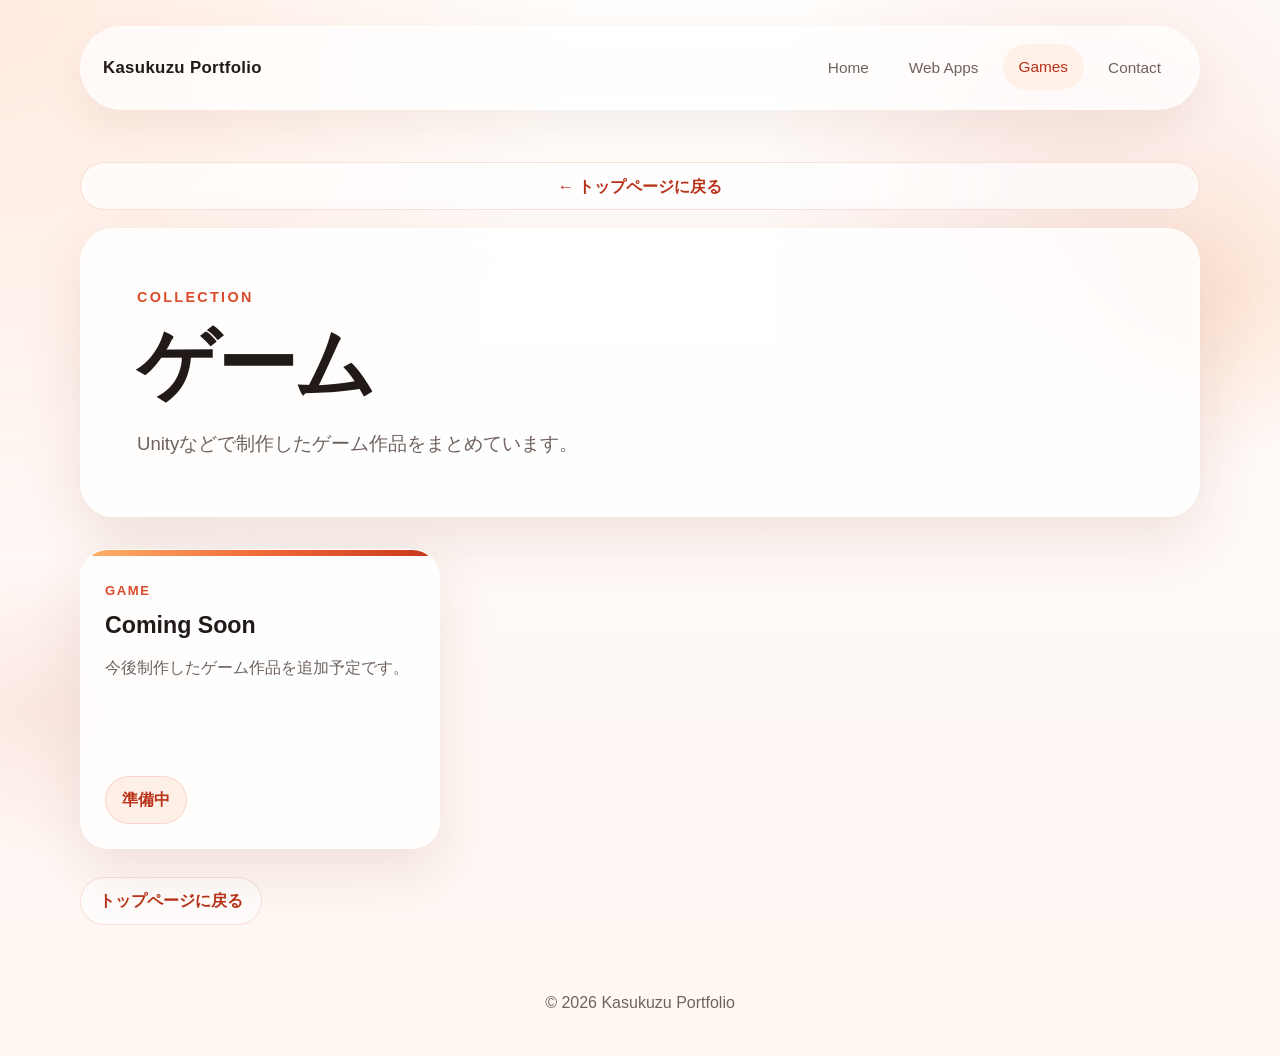
==== games/index.html @ 6b23c290 "Add portfolio category pages" ====
<!DOCTYPE html>
<html lang="ja">
  <head>
    <meta charset="UTF-8" />
    <meta name="viewport" content="width=device-width, initial-scale=1.0" />
    <meta
      name="description"
      content="Kasukuzu Portfolio のゲーム一覧ページ"
    />
    <title>ゲーム | Kasukuzu Portfolio</title>
    <link rel="stylesheet" href="../style.css" />
  </head>
  <body class="subpage">
    <div class="page-shell">
      <header class="site-header">
        <div class="container header-inner">
          <a class="site-logo" href="../">Kasukuzu Portfolio</a>
          <nav class="site-nav" aria-label="グローバルナビゲーション">
            <a href="../">Home</a>
            <a href="../web-apps/">Web Apps</a>
            <a href="./" aria-current="page">Games</a>
            <a href="../#contact">Contact</a>
          </nav>
        </div>
      </header>

      <main>
        <section class="page-hero-section">
          <div class="container page-hero-header">
            <a class="back-link" href="../">← トップページに戻る</a>
            <div class="page-hero-panel">
              <p class="section-kicker">Collection</p>
              <h1>ゲーム</h1>
              <p class="page-description">
                Unityなどで制作したゲーム作品をまとめています。
              </p>
            </div>
          </div>
        </section>

        <section class="content-section page-content-section">
          <div class="container">
            <div class="works-grid">
              <article class="work-card">
                <div class="card-accent"></div>
                <div class="card-content">
                  <p class="card-tag">Game</p>
                  <h3>Coming Soon</h3>
                  <p>今後制作したゲーム作品を追加予定です。</p>
                </div>
                <span class="card-button" aria-label="準備中">準備中</span>
              </article>
            </div>

            <div class="page-actions">
              <a class="secondary-link" href="../">トップページに戻る</a>
            </div>
          </div>
        </section>
      </main>

      <footer class="site-footer">
        <div class="container">
          <p>&copy; 2026 Kasukuzu Portfolio</p>
        </div>
      </footer>
    </div>
  </body>
</html>
---- style.css ----
:root {
  --bg: #fffaf8;
  --surface: rgba(255, 255, 255, 0.82);
  --surface-strong: #ffffff;
  --text: #221a18;
  --muted: #6f625d;
  --line: rgba(145, 80, 54, 0.14);
  --accent: #da4b2b;
  --accent-strong: #b83118;
  --accent-soft: #fff0e7;
  --accent-glow: rgba(242, 108, 58, 0.14);
  --shadow: 0 22px 60px rgba(126, 50, 25, 0.12);
  --shadow-strong: 0 28px 70px rgba(126, 50, 25, 0.18);
  --radius-lg: 28px;
  --radius-md: 20px;
  --radius-sm: 14px;
  --container: min(1120px, calc(100% - 40px));
}

*,
*::before,
*::after {
  box-sizing: border-box;
}

html {
  scroll-behavior: smooth;
}

body {
  margin: 0;
  min-width: 320px;
  color: var(--text);
  font-family: "Avenir Next", "Hiragino Sans", "Yu Gothic", "Noto Sans JP",
    sans-serif;
  background:
    radial-gradient(circle at top left, rgba(255, 151, 98, 0.18), transparent 35%),
    radial-gradient(circle at 85% 18%, rgba(218, 75, 43, 0.12), transparent 24%),
    linear-gradient(180deg, #fffdfb 0%, var(--bg) 42%, #fff7f2 100%);
  line-height: 1.7;
}

a {
  color: inherit;
  text-decoration: none;
}

img {
  display: block;
  max-width: 100%;
}

.page-shell {
  position: relative;
  overflow: hidden;
}

.page-shell::before,
.page-shell::after {
  content: "";
  position: absolute;
  inset: auto;
  pointer-events: none;
  z-index: 0;
}

.page-shell::before {
  top: 120px;
  right: -120px;
  width: 340px;
  height: 340px;
  border-radius: 50%;
  background: radial-gradient(circle, rgba(255, 190, 135, 0.24), transparent 68%);
}

.page-shell::after {
  top: 560px;
  left: -120px;
  width: 300px;
  height: 300px;
  border-radius: 50%;
  background: radial-gradient(circle, rgba(218, 75, 43, 0.1), transparent 72%);
}

.container {
  position: relative;
  z-index: 1;
  width: var(--container);
  margin: 0 auto;
}

.site-header {
  padding: 26px 0 10px;
}

.header-inner {
  display: flex;
  align-items: center;
  justify-content: space-between;
  gap: 24px;
  padding: 18px 22px;
  border: 1px solid rgba(255, 255, 255, 0.7);
  border-radius: 999px;
  background: rgba(255, 255, 255, 0.72);
  backdrop-filter: blur(16px);
  box-shadow: 0 18px 40px rgba(124, 71, 33, 0.08);
}

.site-logo {
  font-size: 1.05rem;
  font-weight: 800;
  letter-spacing: 0.02em;
}

.site-nav {
  display: flex;
  flex-wrap: wrap;
  align-items: center;
  justify-content: flex-end;
  gap: 8px;
}

.site-nav a {
  padding: 10px 16px;
  border-radius: 999px;
  color: var(--muted);
  font-size: 0.96rem;
  transition:
    background-color 0.2s ease,
    color 0.2s ease,
    transform 0.2s ease;
}

.site-nav a:hover,
.site-nav a:focus-visible,
.site-nav a[aria-current="page"] {
  color: var(--accent-strong);
  background: rgba(255, 240, 231, 0.95);
  transform: translateY(-1px);
}

.hero-section,
.page-hero-section {
  padding: 42px 0 54px;
}

.hero-grid {
  display: grid;
  grid-template-columns: minmax(0, 1.2fr) minmax(300px, 0.8fr);
  gap: 28px;
  align-items: stretch;
}

.hero-copy,
.hero-panel,
.work-card,
.about-panel,
.contact-panel,
.category-note,
.page-hero-panel {
  border: 1px solid rgba(255, 255, 255, 0.86);
  background: var(--surface);
  backdrop-filter: blur(16px);
  box-shadow: var(--shadow);
}

.hero-copy,
.page-hero-panel {
  padding: clamp(32px, 5vw, 56px);
  border-radius: calc(var(--radius-lg) + 6px);
}

.section-kicker {
  margin: 0 0 12px;
  color: var(--accent);
  font-size: 0.9rem;
  font-weight: 800;
  letter-spacing: 0.16em;
  text-transform: uppercase;
}

.hero-copy h1,
.section-heading h2,
.page-hero-panel h1 {
  margin: 0;
  font-family: "Avenir Next", "Hiragino Kaku Gothic ProN", "Yu Gothic",
    sans-serif;
  font-weight: 800;
  letter-spacing: -0.03em;
  line-height: 1.08;
}

.hero-copy h1,
.page-hero-panel h1 {
  font-size: clamp(2.8rem, 7vw, 5rem);
}

.hero-description,
.page-description {
  max-width: 34rem;
  margin: 20px 0 0;
  color: var(--muted);
  font-size: clamp(1rem, 2vw, 1.16rem);
}

.hero-actions {
  margin-top: 32px;
}

.primary-button,
.card-button,
.secondary-link,
.back-link,
.category-cta {
  display: inline-flex;
  align-items: center;
  justify-content: center;
  min-height: 48px;
  border-radius: 999px;
  font-weight: 700;
}

.primary-button {
  padding: 0 24px;
  background: linear-gradient(135deg, #f26c3a 0%, var(--accent) 48%, #ba341b 100%);
  color: #ffffff;
  box-shadow: 0 16px 28px rgba(218, 75, 43, 0.24);
  transition:
    transform 0.2s ease,
    box-shadow 0.2s ease;
}

.primary-button:hover,
.primary-button:focus-visible {
  transform: translateY(-2px);
  box-shadow: 0 20px 34px rgba(218, 75, 43, 0.28);
}

.hero-panel {
  display: grid;
  gap: 18px;
  padding: 22px;
  border-radius: calc(var(--radius-lg) + 6px);
  background:
    linear-gradient(180deg, rgba(255, 255, 255, 0.9), rgba(255, 247, 242, 0.92)),
    var(--surface);
}

.hero-card {
  position: relative;
  overflow: hidden;
  border: 1px solid var(--line);
  border-radius: var(--radius-md);
  background: var(--surface-strong);
}

.hero-card::after {
  content: "";
  position: absolute;
  inset: auto -42px -42px auto;
  width: 140px;
  height: 140px;
  border-radius: 50%;
  background: radial-gradient(circle, rgba(242, 108, 58, 0.16), transparent 70%);
}

.hero-card-large {
  padding: 28px;
}

.hero-card-large strong {
  display: block;
  margin-top: 10px;
  font-size: 1.3rem;
}

.hero-card-large p,
.hero-card-small p {
  margin: 12px 0 0;
  color: var(--muted);
}

.hero-card-label {
  display: inline-flex;
  padding: 7px 12px;
  border-radius: 999px;
  background: var(--accent-soft);
  color: var(--accent-strong);
  font-size: 0.82rem;
  font-weight: 700;
}

.hero-card-small {
  display: flex;
  align-items: center;
  gap: 12px;
  padding: 20px 22px;
}

.dot {
  flex: 0 0 auto;
  width: 12px;
  height: 12px;
  border-radius: 50%;
  background: linear-gradient(135deg, #f18657, var(--accent));
  box-shadow: 0 0 0 8px rgba(242, 108, 58, 0.12);
}

.content-section {
  padding: 46px 0;
}

.category-section {
  padding-top: 12px;
}

.alt-section {
  padding-top: 24px;
}

.section-heading {
  max-width: 700px;
  margin-bottom: 26px;
}

.section-heading h2 {
  font-size: clamp(2rem, 4vw, 3rem);
}

.section-heading p:last-child {
  margin: 14px 0 0;
  color: var(--muted);
}

.category-grid {
  display: grid;
  grid-template-columns: repeat(2, minmax(260px, 1fr));
  gap: 26px;
  justify-items: center;
}

.category-card {
  position: relative;
  display: flex;
  flex-direction: column;
  align-items: center;
  justify-content: center;
  gap: 12px;
  width: min(100%, 330px);
  aspect-ratio: 1 / 1;
  padding: 34px;
  border: 1px solid rgba(255, 255, 255, 0.92);
  border-radius: 50%;
  background:
    radial-gradient(circle at 30% 25%, rgba(255, 255, 255, 0.92), transparent 34%),
    linear-gradient(180deg, rgba(255, 255, 255, 0.95), rgba(255, 246, 240, 0.98));
  box-shadow: var(--shadow);
  text-align: center;
  transition:
    transform 0.26s ease,
    box-shadow 0.26s ease;
}

.category-card::before,
.category-card::after {
  content: "";
  position: absolute;
  border-radius: 50%;
  pointer-events: none;
}

.category-card::before {
  inset: 16px;
  border: 1px solid rgba(218, 75, 43, 0.12);
}

.category-card::after {
  right: 44px;
  bottom: 38px;
  width: 88px;
  height: 88px;
  background: radial-gradient(circle, var(--accent-glow), transparent 70%);
}

.category-card:hover,
.category-card:focus-visible {
  transform: translateY(-8px) scale(1.03);
  box-shadow: var(--shadow-strong);
}

.category-icon {
  position: relative;
  z-index: 1;
  font-size: clamp(2.8rem, 5vw, 4rem);
  line-height: 1;
}

.category-title {
  position: relative;
  z-index: 1;
  font-size: clamp(1.4rem, 2.6vw, 1.9rem);
  line-height: 1.15;
}

.category-card p {
  position: relative;
  z-index: 1;
  margin: 0;
  color: var(--muted);
  font-size: 0.98rem;
  line-height: 1.55;
}

.category-cta {
  position: relative;
  z-index: 1;
  margin-top: 4px;
  padding: 0 16px;
  min-height: 42px;
  background: rgba(255, 240, 231, 0.95);
  color: var(--accent-strong);
  border: 1px solid rgba(218, 75, 43, 0.12);
}

.category-note {
  margin-top: 26px;
  padding: 22px 24px;
  border-radius: var(--radius-lg);
}

.category-note p {
  margin: 0;
  color: var(--muted);
}

.works-grid {
  display: grid;
  grid-template-columns: repeat(auto-fit, minmax(280px, 360px));
  gap: 22px;
  justify-content: start;
}

.work-card {
  display: flex;
  flex-direction: column;
  justify-content: space-between;
  min-height: 300px;
  padding: 0;
  border-radius: var(--radius-lg);
  overflow: hidden;
}

.card-accent {
  height: 6px;
  background: linear-gradient(90deg, #ffb36b 0%, #f26c3a 48%, #c6361b 100%);
}

.card-content {
  flex: 1;
  padding: 24px 24px 18px;
}

.card-tag {
  margin: 0 0 10px;
  color: var(--accent);
  font-size: 0.82rem;
  font-weight: 800;
  letter-spacing: 0.12em;
  text-transform: uppercase;
}

.work-card h3 {
  margin: 0;
  font-size: 1.45rem;
  line-height: 1.2;
}

.work-card p:last-child {
  margin: 14px 0 0;
  color: var(--muted);
}

.card-button {
  width: fit-content;
  margin: 0 24px 24px;
  padding: 0 16px;
  border: 1px solid rgba(218, 75, 43, 0.16);
  background: var(--accent-soft);
  color: var(--accent-strong);
}

a.card-button {
  transition:
    transform 0.2s ease,
    box-shadow 0.2s ease,
    background-color 0.2s ease;
}

a.card-button:hover,
a.card-button:focus-visible {
  transform: translateY(-2px);
  box-shadow: 0 14px 24px rgba(218, 75, 43, 0.14);
  background: #ffe8db;
}

.about-panel,
.contact-panel {
  padding: clamp(24px, 4vw, 36px);
  border-radius: var(--radius-lg);
}

.about-panel p,
.contact-panel p {
  margin: 0;
  color: var(--muted);
  font-size: 1.02rem;
}

.about-panel p + p {
  margin-top: 16px;
}

.back-link,
.secondary-link {
  padding: 0 18px;
  color: var(--accent-strong);
  border: 1px solid rgba(218, 75, 43, 0.16);
  background: rgba(255, 255, 255, 0.7);
  transition:
    transform 0.2s ease,
    box-shadow 0.2s ease,
    background-color 0.2s ease;
}

.back-link:hover,
.back-link:focus-visible,
.secondary-link:hover,
.secondary-link:focus-visible {
  transform: translateY(-2px);
  box-shadow: 0 12px 20px rgba(218, 75, 43, 0.14);
  background: #ffffff;
}

.page-hero-section {
  padding-bottom: 22px;
}

.page-hero-header {
  display: flex;
  flex-direction: column;
  gap: 18px;
}

.page-content-section {
  padding-top: 10px;
}

.page-actions {
  margin-top: 28px;
}

.site-footer {
  padding: 18px 0 40px;
}

.site-footer p {
  margin: 0;
  color: var(--muted);
  text-align: center;
}

@media (max-width: 920px) {
  .site-header {
    padding-top: 18px;
  }

  .header-inner {
    border-radius: 28px;
  }

  .hero-grid {
    grid-template-columns: 1fr;
  }

  .hero-section {
    padding-top: 26px;
  }

  .hero-copy h1,
  .page-hero-panel h1 {
    max-width: 10ch;
  }

  .category-grid {
    grid-template-columns: repeat(2, minmax(220px, 1fr));
  }
}

@media (max-width: 720px) {
  .category-grid {
    grid-template-columns: 1fr;
  }

  .category-card {
    width: min(100%, 300px);
  }
}

@media (max-width: 640px) {
  :root {
    --container: min(100% - 28px, 1120px);
  }

  body {
    line-height: 1.65;
  }

  .header-inner {
    align-items: flex-start;
    flex-direction: column;
    padding: 18px;
  }

  .site-nav {
    justify-content: flex-start;
  }

  .site-nav a {
    padding: 8px 12px;
  }

  .hero-copy,
  .hero-panel,
  .about-panel,
  .contact-panel,
  .page-hero-panel,
  .category-note {
    border-radius: 24px;
  }

  .hero-copy,
  .page-hero-panel {
    padding: 28px 24px;
  }

  .hero-copy h1,
  .page-hero-panel h1 {
    font-size: clamp(2.4rem, 13vw, 3.4rem);
  }

  .category-card {
    padding: 28px;
  }

  .category-card p {
    font-size: 0.94rem;
  }

  .work-card {
    min-height: auto;
  }

  .card-content {
    padding: 22px 20px 16px;
  }

  .card-button {
    margin: 0 20px 20px;
  }
}
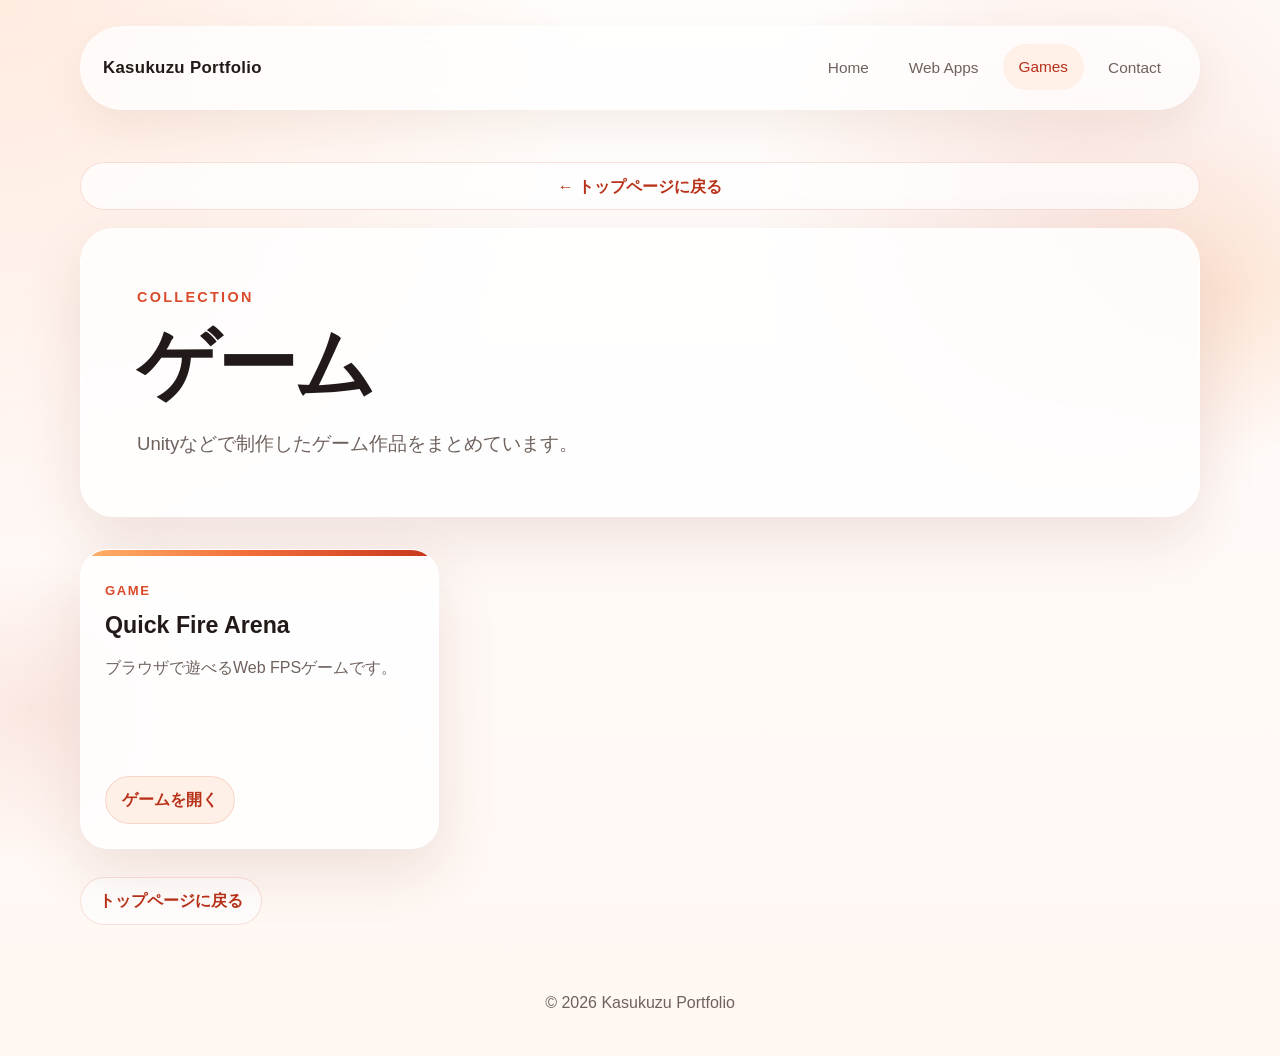
==== commit 243cae66: "Add Quick Fire Arena game" ====
--- a/games/index.html
+++ b/games/index.html
@@ -45,10 +45,17 @@
                 <div class="card-accent"></div>
                 <div class="card-content">
                   <p class="card-tag">Game</p>
-                  <h3>Coming Soon</h3>
-                  <p>今後制作したゲーム作品を追加予定です。</p>
+                  <h3>Quick Fire Arena</h3>
+                  <p>ブラウザで遊べるWeb FPSゲームです。</p>
                 </div>
-                <span class="card-button" aria-label="準備中">準備中</span>
+                <a
+                  class="card-button"
+                  href="https://quick-fire-arena-client-c57svtq1k-kasukuzus-projects.vercel.app/"
+                  target="_blank"
+                  rel="noopener noreferrer"
+                >
+                  ゲームを開く
+                </a>
               </article>
             </div>
 
--- a/style.css
+++ b/style.css
@@ -435,7 +435,7 @@
 
 .works-grid {
   display: grid;
-  grid-template-columns: repeat(auto-fit, minmax(280px, 360px));
+  grid-template-columns: repeat(3, minmax(0, 1fr));
   gap: 22px;
   justify-content: start;
 }
@@ -594,6 +594,10 @@
   .category-grid {
     grid-template-columns: repeat(2, minmax(220px, 1fr));
   }
+
+  .works-grid {
+    grid-template-columns: repeat(2, minmax(0, 1fr));
+  }
 }
 
 @media (max-width: 720px) {
@@ -656,6 +660,10 @@
     font-size: 0.94rem;
   }
 
+  .works-grid {
+    grid-template-columns: 1fr;
+  }
+
   .work-card {
     min-height: auto;
   }
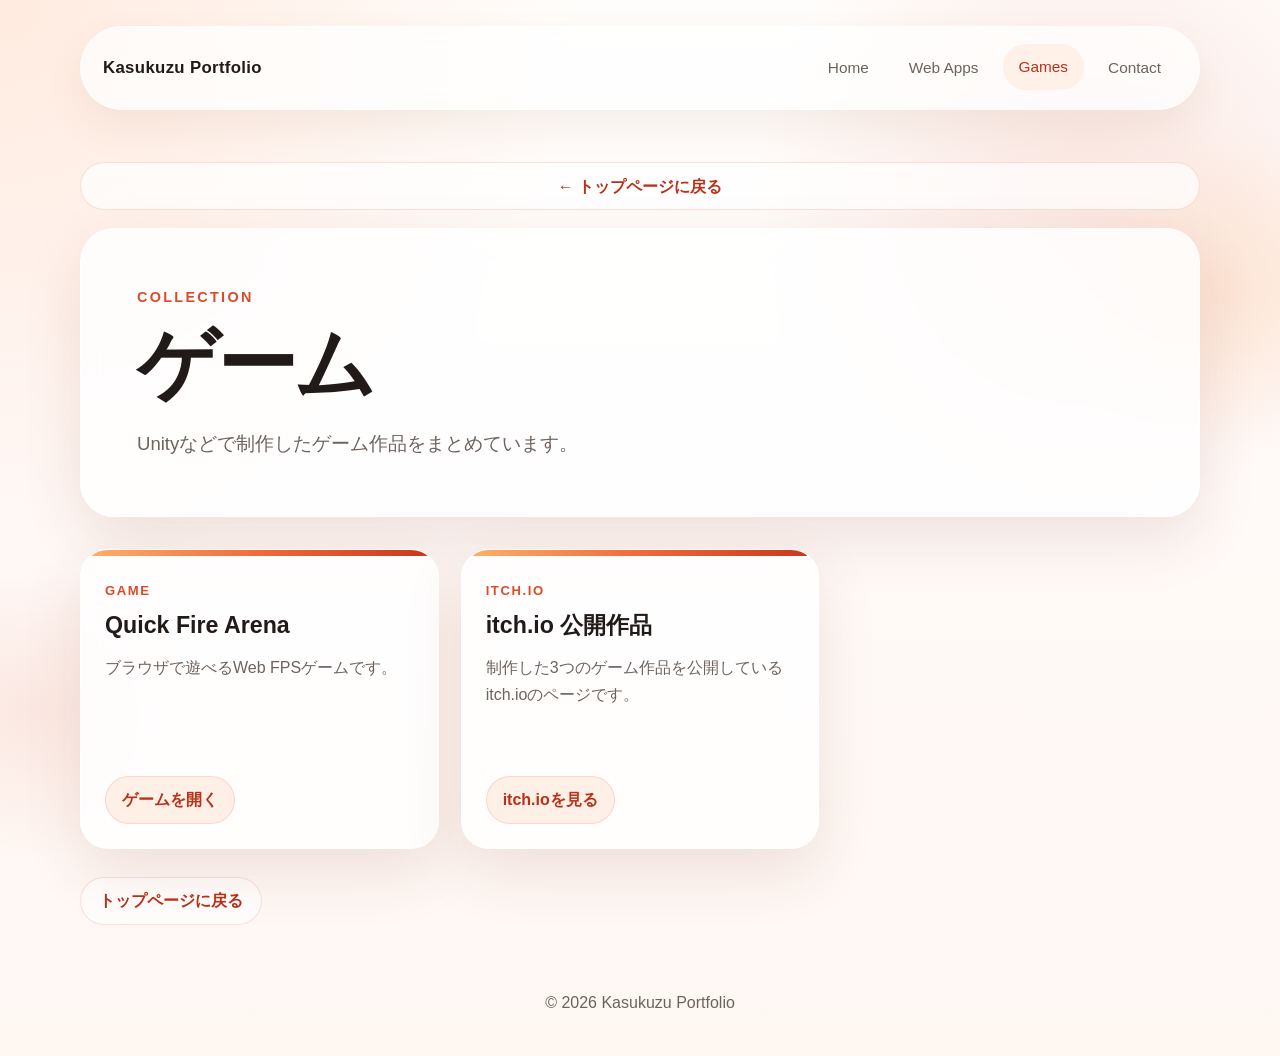
==== commit e3ab2d48: "Add itch.io games page" ====
--- a/games/index.html
+++ b/games/index.html
@@ -50,11 +50,28 @@
                 </div>
                 <a
                   class="card-button"
-                  href="https://quick-fire-arena-client-c57svtq1k-kasukuzus-projects.vercel.app/"
+                  href="https://quick-fire-arena-client.vercel.app"
                   target="_blank"
                   rel="noopener noreferrer"
                 >
                   ゲームを開く
+                </a>
+              </article>
+
+              <article class="work-card">
+                <div class="card-accent"></div>
+                <div class="card-content">
+                  <p class="card-tag">itch.io</p>
+                  <h3>itch.io 公開作品</h3>
+                  <p>制作した3つのゲーム作品を公開しているitch.ioのページです。</p>
+                </div>
+                <a
+                  class="card-button"
+                  href="https://karasawao0.itch.io/"
+                  target="_blank"
+                  rel="noopener noreferrer"
+                >
+                  itch.ioを見る
                 </a>
               </article>
             </div>
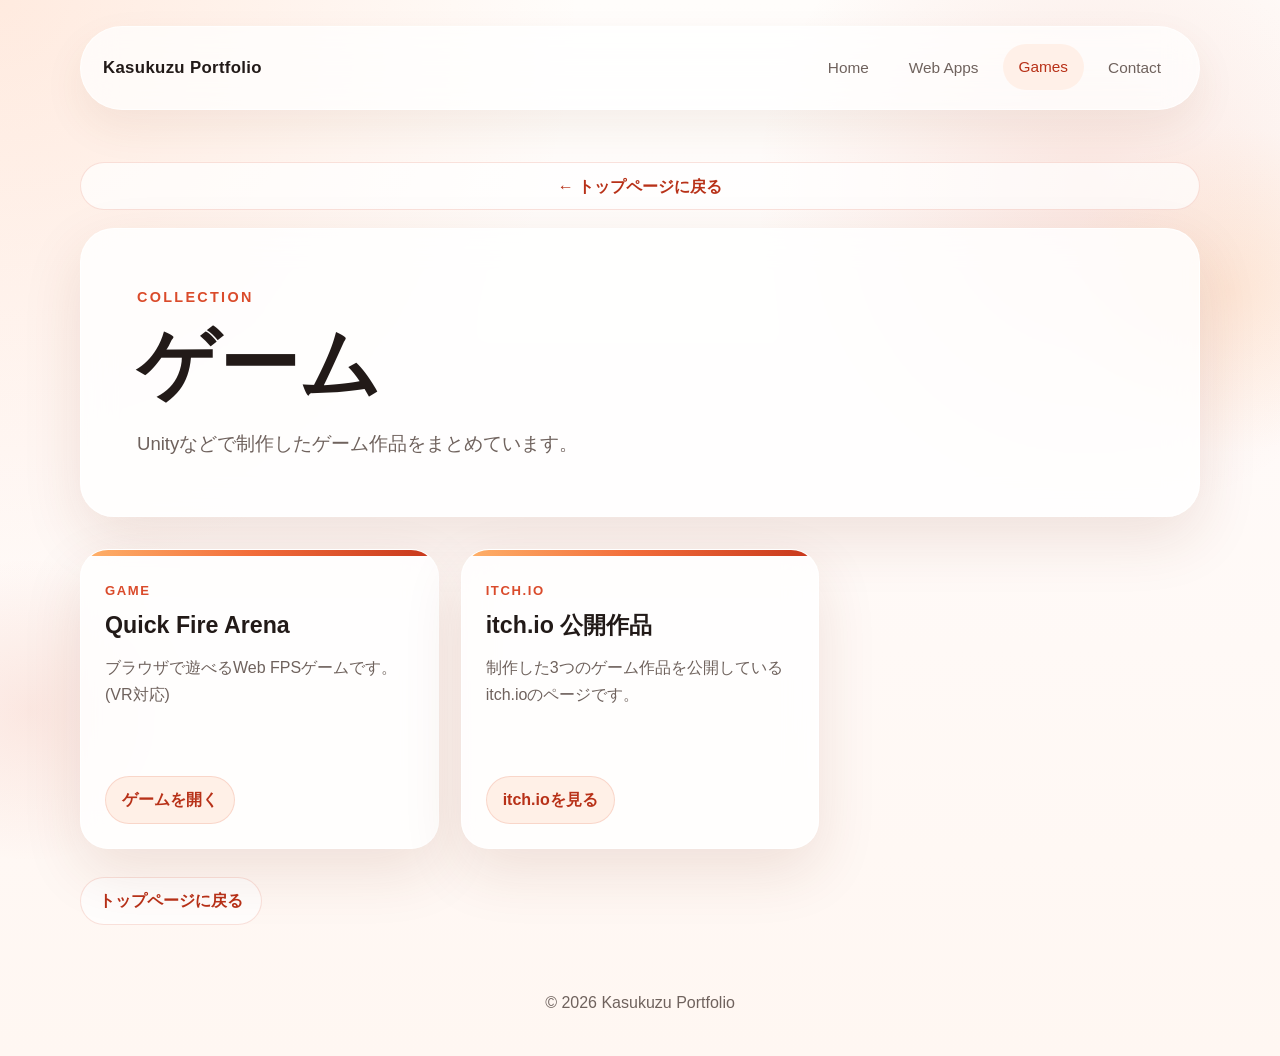
==== commit febdf980: "Simplify portfolio hero" ====
--- a/games/index.html
+++ b/games/index.html
@@ -46,7 +46,7 @@
                 <div class="card-content">
                   <p class="card-tag">Game</p>
                   <h3>Quick Fire Arena</h3>
-                  <p>ブラウザで遊べるWeb FPSゲームです。</p>
+                  <p>ブラウザで遊べるWeb FPSゲームです。(VR対応)</p>
                 </div>
                 <a
                   class="card-button"
--- a/style.css
+++ b/style.css
@@ -145,14 +145,10 @@
 }
 
 .hero-grid {
-  display: grid;
-  grid-template-columns: minmax(0, 1.2fr) minmax(300px, 0.8fr);
-  gap: 28px;
-  align-items: stretch;
+  display: block;
 }
 
 .hero-copy,
-.hero-panel,
 .work-card,
 .about-panel,
 .contact-panel,
@@ -170,6 +166,13 @@
   border-radius: calc(var(--radius-lg) + 6px);
 }
 
+.hero-copy {
+  display: flex;
+  min-height: 580px;
+  flex-direction: column;
+  justify-content: center;
+}
+
 .section-kicker {
   margin: 0 0 12px;
   color: var(--accent);
@@ -186,13 +189,18 @@
   font-family: "Avenir Next", "Hiragino Kaku Gothic ProN", "Yu Gothic",
     sans-serif;
   font-weight: 800;
-  letter-spacing: -0.03em;
+  letter-spacing: 0;
   line-height: 1.08;
 }
 
-.hero-copy h1,
+.hero-copy h1 {
+  max-width: none;
+  font-size: 7rem;
+  line-height: 0.96;
+}
+
 .page-hero-panel h1 {
-  font-size: clamp(2.8rem, 7vw, 5rem);
+  font-size: 5rem;
 }
 
 .hero-description,
@@ -234,76 +242,6 @@
 .primary-button:focus-visible {
   transform: translateY(-2px);
   box-shadow: 0 20px 34px rgba(218, 75, 43, 0.28);
-}
-
-.hero-panel {
-  display: grid;
-  gap: 18px;
-  padding: 22px;
-  border-radius: calc(var(--radius-lg) + 6px);
-  background:
-    linear-gradient(180deg, rgba(255, 255, 255, 0.9), rgba(255, 247, 242, 0.92)),
-    var(--surface);
-}
-
-.hero-card {
-  position: relative;
-  overflow: hidden;
-  border: 1px solid var(--line);
-  border-radius: var(--radius-md);
-  background: var(--surface-strong);
-}
-
-.hero-card::after {
-  content: "";
-  position: absolute;
-  inset: auto -42px -42px auto;
-  width: 140px;
-  height: 140px;
-  border-radius: 50%;
-  background: radial-gradient(circle, rgba(242, 108, 58, 0.16), transparent 70%);
-}
-
-.hero-card-large {
-  padding: 28px;
-}
-
-.hero-card-large strong {
-  display: block;
-  margin-top: 10px;
-  font-size: 1.3rem;
-}
-
-.hero-card-large p,
-.hero-card-small p {
-  margin: 12px 0 0;
-  color: var(--muted);
-}
-
-.hero-card-label {
-  display: inline-flex;
-  padding: 7px 12px;
-  border-radius: 999px;
-  background: var(--accent-soft);
-  color: var(--accent-strong);
-  font-size: 0.82rem;
-  font-weight: 700;
-}
-
-.hero-card-small {
-  display: flex;
-  align-items: center;
-  gap: 12px;
-  padding: 20px 22px;
-}
-
-.dot {
-  flex: 0 0 auto;
-  width: 12px;
-  height: 12px;
-  border-radius: 50%;
-  background: linear-gradient(135deg, #f18657, var(--accent));
-  box-shadow: 0 0 0 8px rgba(242, 108, 58, 0.12);
 }
 
 .content-section {
@@ -578,15 +516,18 @@
     border-radius: 28px;
   }
 
-  .hero-grid {
-    grid-template-columns: 1fr;
-  }
-
   .hero-section {
     padding-top: 26px;
   }
 
-  .hero-copy h1,
+  .hero-copy {
+    min-height: 520px;
+  }
+
+  .hero-copy h1 {
+    font-size: 5.25rem;
+  }
+
   .page-hero-panel h1 {
     max-width: 10ch;
   }
@@ -634,7 +575,6 @@
   }
 
   .hero-copy,
-  .hero-panel,
   .about-panel,
   .contact-panel,
   .page-hero-panel,
@@ -647,9 +587,17 @@
     padding: 28px 24px;
   }
 
-  .hero-copy h1,
+  .hero-copy {
+    min-height: 430px;
+  }
+
+  .hero-copy h1 {
+    font-size: 3.5rem;
+    line-height: 1;
+  }
+
   .page-hero-panel h1 {
-    font-size: clamp(2.4rem, 13vw, 3.4rem);
+    font-size: 3.4rem;
   }
 
   .category-card {
@@ -676,3 +624,9 @@
     margin: 0 20px 20px;
   }
 }
+
+@media (max-width: 360px) {
+  .hero-copy h1 {
+    font-size: 3rem;
+  }
+}
